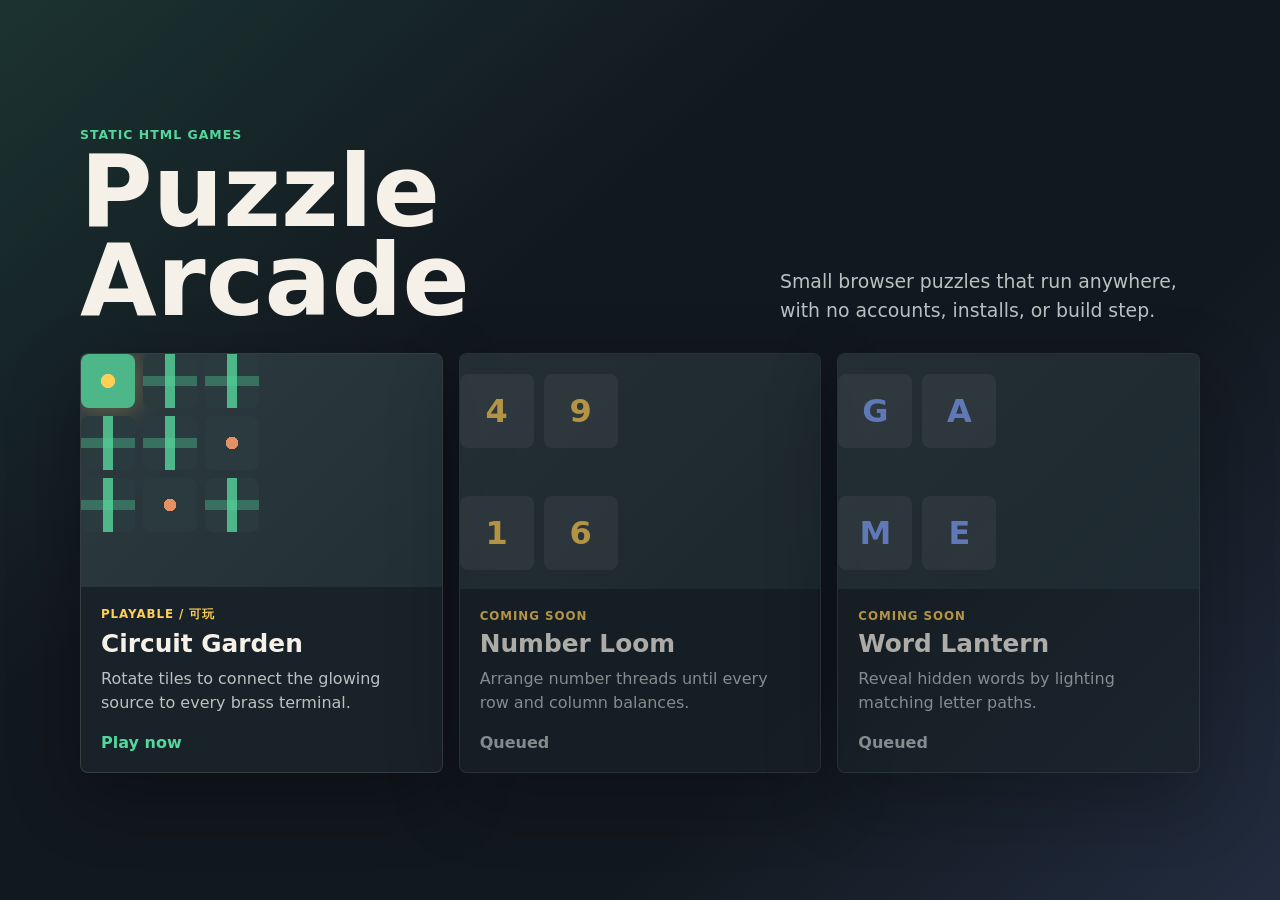
==== index.html @ eea0f111 "Add puzzle arcade home page" ====
<!doctype html>
<html lang="en">
  <head>
    <meta charset="utf-8">
    <meta name="viewport" content="width=device-width, initial-scale=1">
    <meta name="theme-color" content="#12181f">
    <title>Puzzle Arcade</title>
    <link rel="stylesheet" href="home.css">
  </head>
  <body>
    <main class="hub">
      <header class="masthead">
        <div>
          <p class="eyebrow">Static HTML games</p>
          <h1>Puzzle Arcade</h1>
        </div>
        <p class="intro">Small browser puzzles that run anywhere, with no accounts, installs, or build step.</p>
      </header>

      <section class="games" aria-label="Game links">
        <a class="game-card active" href="circuit-garden/" aria-label="Play Circuit Garden">
          <div class="preview circuit-preview" aria-hidden="true">
            <span></span>
            <span></span>
            <span></span>
            <span></span>
            <span></span>
            <span></span>
            <span></span>
            <span></span>
            <span></span>
          </div>
          <div class="card-copy">
            <p class="tag">Playable / 可玩</p>
            <h2>Circuit Garden</h2>
            <p>Rotate tiles to connect the glowing source to every brass terminal.</p>
            <strong>Play now</strong>
          </div>
        </a>

        <article class="game-card locked">
          <div class="preview number-preview" aria-hidden="true">
            <span>4</span>
            <span>9</span>
            <span>1</span>
            <span>6</span>
          </div>
          <div class="card-copy">
            <p class="tag">Coming soon</p>
            <h2>Number Loom</h2>
            <p>Arrange number threads until every row and column balances.</p>
            <strong>Queued</strong>
          </div>
        </article>

        <article class="game-card locked">
          <div class="preview word-preview" aria-hidden="true">
            <span>G</span>
            <span>A</span>
            <span>M</span>
            <span>E</span>
          </div>
          <div class="card-copy">
            <p class="tag">Coming soon</p>
            <h2>Word Lantern</h2>
            <p>Reveal hidden words by lighting matching letter paths.</p>
            <strong>Queued</strong>
          </div>
        </article>
      </section>
    </main>
  </body>
</html>
---- home.css ----
:root {
  color-scheme: dark;
  --ink: #f6f1e8;
  --muted: #b8c3c1;
  --bg: #12181f;
  --panel-2: #223036;
  --line: rgba(246, 241, 232, 0.13);
  --green: #55d69c;
  --gold: #ffcf56;
  --coral: #e58f65;
  --blue: #84a8ff;
  --shadow: rgba(0, 0, 0, 0.32);
}

* {
  box-sizing: border-box;
}

body {
  min-height: 100vh;
  margin: 0;
  font-family: Inter, ui-sans-serif, system-ui, -apple-system, BlinkMacSystemFont, "Segoe UI", sans-serif;
  color: var(--ink);
  background:
    linear-gradient(140deg, rgba(85, 214, 156, 0.14), transparent 34rem),
    linear-gradient(315deg, rgba(132, 168, 255, 0.14), transparent 30rem),
    var(--bg);
}

.hub {
  width: min(1120px, calc(100vw - 28px));
  min-height: 100vh;
  margin: 0 auto;
  padding: clamp(22px, 5vw, 56px) 0;
  display: grid;
  align-content: center;
  gap: 28px;
}

.masthead {
  display: grid;
  grid-template-columns: minmax(0, 1fr) minmax(260px, 420px);
  gap: 24px;
  align-items: end;
}

.eyebrow,
h1,
h2,
p {
  margin: 0;
}

.eyebrow {
  color: var(--green);
  font-size: 0.78rem;
  font-weight: 850;
  letter-spacing: 0.08em;
  text-transform: uppercase;
}

h1 {
  margin-top: 5px;
  font-size: clamp(2.7rem, 8vw, 6.2rem);
  line-height: 0.9;
  letter-spacing: 0;
}

.intro {
  color: var(--muted);
  font-size: clamp(1rem, 2vw, 1.18rem);
  line-height: 1.55;
}

.games {
  display: grid;
  grid-template-columns: repeat(3, minmax(0, 1fr));
  gap: 16px;
}

.game-card {
  min-width: 0;
  min-height: 420px;
  display: grid;
  grid-template-rows: 1fr auto;
  overflow: hidden;
  border: 1px solid var(--line);
  border-radius: 8px;
  background: rgba(27, 37, 43, 0.86);
  box-shadow: 0 24px 70px var(--shadow);
  color: inherit;
  text-decoration: none;
}

.active {
  transition: transform 180ms ease, border-color 180ms ease;
}

.active:hover {
  transform: translateY(-4px);
  border-color: rgba(85, 214, 156, 0.58);
}

.locked {
  opacity: 0.68;
}

.preview {
  min-height: 230px;
  display: grid;
  place-items: center;
  background:
    linear-gradient(135deg, rgba(255, 255, 255, 0.05), transparent),
    var(--panel-2);
}

.circuit-preview {
  grid-template-columns: repeat(3, 54px);
  grid-template-rows: repeat(3, 54px);
  gap: 8px;
}

.circuit-preview span {
  width: 100%;
  height: 100%;
  border-radius: 8px;
  background:
    linear-gradient(90deg, transparent 41%, rgba(85, 214, 156, 0.8) 41% 59%, transparent 59%),
    linear-gradient(0deg, transparent 41%, rgba(85, 214, 156, 0.35) 41% 59%, transparent 59%),
    #2a3a3f;
}

.circuit-preview span:first-child {
  background:
    radial-gradient(circle, var(--gold) 0 18%, transparent 19%),
    linear-gradient(180deg, rgba(85, 214, 156, 0.8) 0 100%),
    #2a3a3f;
  box-shadow: 0 0 28px rgba(255, 207, 86, 0.35);
}

.circuit-preview span:nth-child(6),
.circuit-preview span:nth-child(8) {
  background:
    radial-gradient(circle, var(--coral) 0 16%, transparent 17%),
    #2a3a3f;
}

.number-preview,
.word-preview {
  grid-template-columns: repeat(2, 74px);
  gap: 10px;
}

.number-preview span,
.word-preview span {
  display: grid;
  place-items: center;
  width: 74px;
  aspect-ratio: 1;
  border-radius: 8px;
  background: rgba(246, 241, 232, 0.08);
  color: var(--gold);
  font-size: 2rem;
  font-weight: 900;
}

.word-preview span {
  color: var(--blue);
}

.card-copy {
  padding: 20px;
}

.tag {
  color: var(--gold);
  font-size: 0.74rem;
  font-weight: 900;
  letter-spacing: 0.08em;
  text-transform: uppercase;
}

h2 {
  margin-top: 6px;
  font-size: 1.55rem;
}

.card-copy p:not(.tag) {
  margin-top: 9px;
  color: var(--muted);
  line-height: 1.5;
}

.card-copy strong {
  display: inline-block;
  margin-top: 18px;
  color: var(--green);
}

.locked .card-copy strong {
  color: var(--muted);
}

@media (max-width: 900px) {
  .masthead,
  .games {
    grid-template-columns: 1fr;
  }

  .game-card {
    min-height: 0;
    grid-template-columns: 220px minmax(0, 1fr);
    grid-template-rows: auto;
  }

  .preview {
    min-height: 220px;
  }
}

@media (max-width: 620px) {
  .hub {
    width: min(100vw - 18px, 480px);
  }

  .game-card {
    grid-template-columns: 1fr;
  }

  .preview {
    min-height: 190px;
  }
}
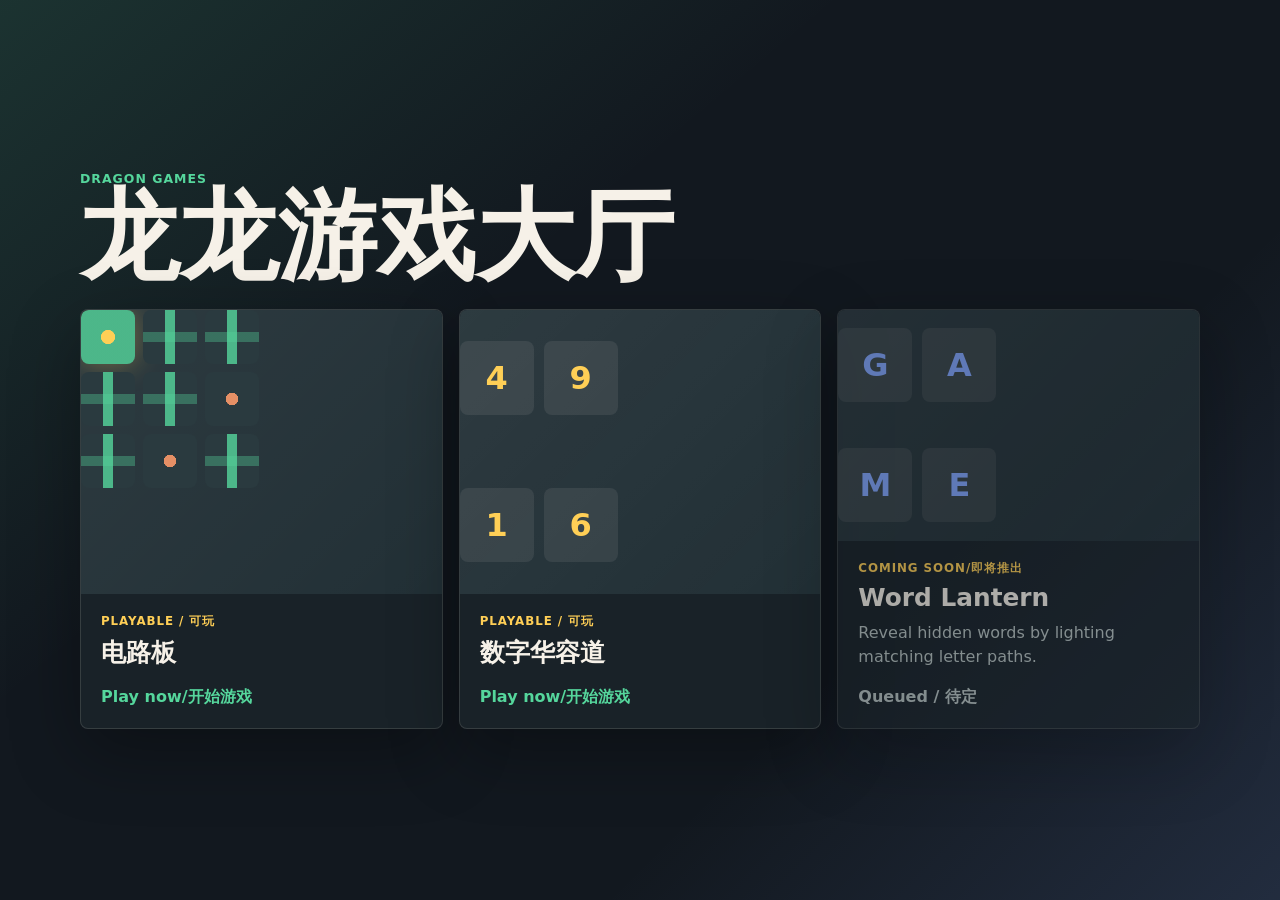
==== commit ec526421: "Add number puzzle game" ====
--- a/index.html
+++ b/index.html
@@ -11,10 +11,9 @@
     <main class="hub">
       <header class="masthead">
         <div>
-          <p class="eyebrow">Static HTML games</p>
-          <h1>Puzzle Arcade</h1>
+          <p class="eyebrow">Dragon games</p>
+          <h1>龙龙游戏大厅</h1>
         </div>
-        <p class="intro">Small browser puzzles that run anywhere, with no accounts, installs, or build step.</p>
       </header>
 
       <section class="games" aria-label="Game links">
@@ -32,13 +31,12 @@
           </div>
           <div class="card-copy">
             <p class="tag">Playable / 可玩</p>
-            <h2>Circuit Garden</h2>
-            <p>Rotate tiles to connect the glowing source to every brass terminal.</p>
-            <strong>Play now</strong>
+            <h2>电路板</h2>
+            <strong>Play now/开始游戏</strong>
           </div>
         </a>
 
-        <article class="game-card locked">
+        <a class="game-card active" href="number-game/" aria-label="Play Number Loom">
           <div class="preview number-preview" aria-hidden="true">
             <span>4</span>
             <span>9</span>
@@ -46,12 +44,11 @@
             <span>6</span>
           </div>
           <div class="card-copy">
-            <p class="tag">Coming soon</p>
-            <h2>Number Loom</h2>
-            <p>Arrange number threads until every row and column balances.</p>
-            <strong>Queued</strong>
+            <p class="tag">Playable / 可玩</p>
+            <h2>数字华容道</h2>
+            <strong>Play now/开始游戏</strong>
           </div>
-        </article>
+        </a>
 
         <article class="game-card locked">
           <div class="preview word-preview" aria-hidden="true">
@@ -61,10 +58,10 @@
             <span>E</span>
           </div>
           <div class="card-copy">
-            <p class="tag">Coming soon</p>
+            <p class="tag">Coming soon/即将推出</p>
             <h2>Word Lantern</h2>
             <p>Reveal hidden words by lighting matching letter paths.</p>
-            <strong>Queued</strong>
+            <strong>Queued / 待定</strong>
           </div>
         </article>
       </section>
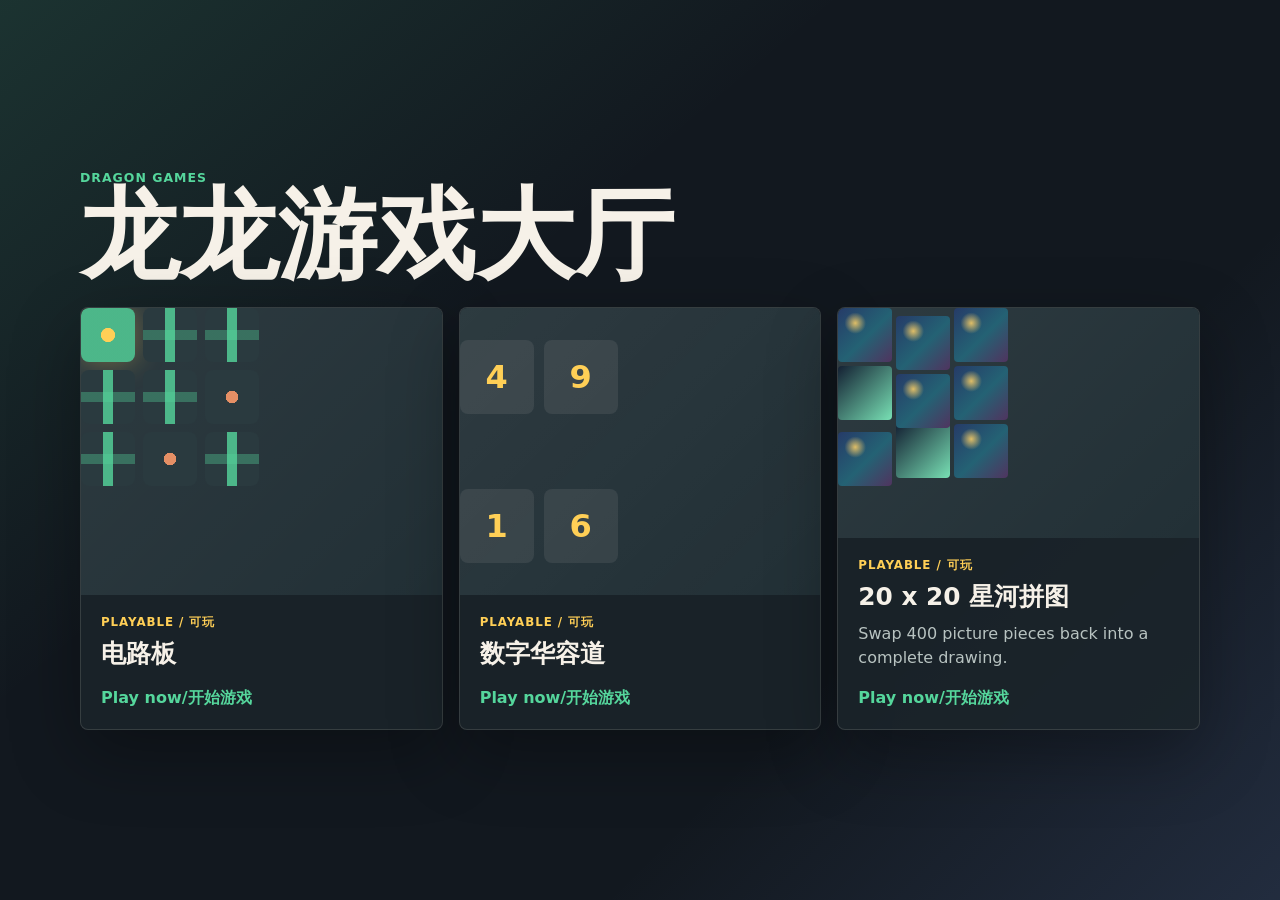
==== commit 07b638e1: "Add 20x20 jigsaw puzzle" ====
--- a/index.html
+++ b/index.html
@@ -50,20 +50,25 @@
           </div>
         </a>
 
-        <article class="game-card locked">
-          <div class="preview word-preview" aria-hidden="true">
-            <span>G</span>
-            <span>A</span>
-            <span>M</span>
-            <span>E</span>
+        <a class="game-card active" href="jigsaw-20/" aria-label="Play 20 x 20 picture puzzle">
+          <div class="preview jigsaw-preview" aria-hidden="true">
+            <span></span>
+            <span></span>
+            <span></span>
+            <span></span>
+            <span></span>
+            <span></span>
+            <span></span>
+            <span></span>
+            <span></span>
           </div>
           <div class="card-copy">
-            <p class="tag">Coming soon/即将推出</p>
-            <h2>Word Lantern</h2>
-            <p>Reveal hidden words by lighting matching letter paths.</p>
-            <strong>Queued / 待定</strong>
+            <p class="tag">Playable / 可玩</p>
+            <h2>20 x 20 星河拼图</h2>
+            <p>Swap 400 picture pieces back into a complete drawing.</p>
+            <strong>Play now/开始游戏</strong>
           </div>
-        </article>
+        </a>
       </section>
     </main>
   </body>
--- a/home.css
+++ b/home.css
@@ -146,9 +146,16 @@
 }
 
 .number-preview,
-.word-preview {
+.word-preview,
+.jigsaw-preview {
   grid-template-columns: repeat(2, 74px);
   gap: 10px;
+}
+
+.jigsaw-preview {
+  grid-template-columns: repeat(3, 54px);
+  grid-template-rows: repeat(3, 54px);
+  gap: 4px;
 }
 
 .number-preview span,
@@ -168,6 +175,27 @@
   color: var(--blue);
 }
 
+.jigsaw-preview span {
+  width: 54px;
+  aspect-ratio: 1;
+  border-radius: 4px;
+  background:
+    radial-gradient(circle at 32% 28%, rgba(255, 209, 102, 0.85), transparent 20%),
+    linear-gradient(135deg, #263b68, #246274 54%, #50345f);
+}
+
+.jigsaw-preview span:nth-child(2),
+.jigsaw-preview span:nth-child(5),
+.jigsaw-preview span:nth-child(7) {
+  transform: translateY(8px);
+}
+
+.jigsaw-preview span:nth-child(4),
+.jigsaw-preview span:nth-child(8) {
+  background:
+    linear-gradient(135deg, #142033, #78e0b4);
+}
+
 .card-copy {
   padding: 20px;
 }
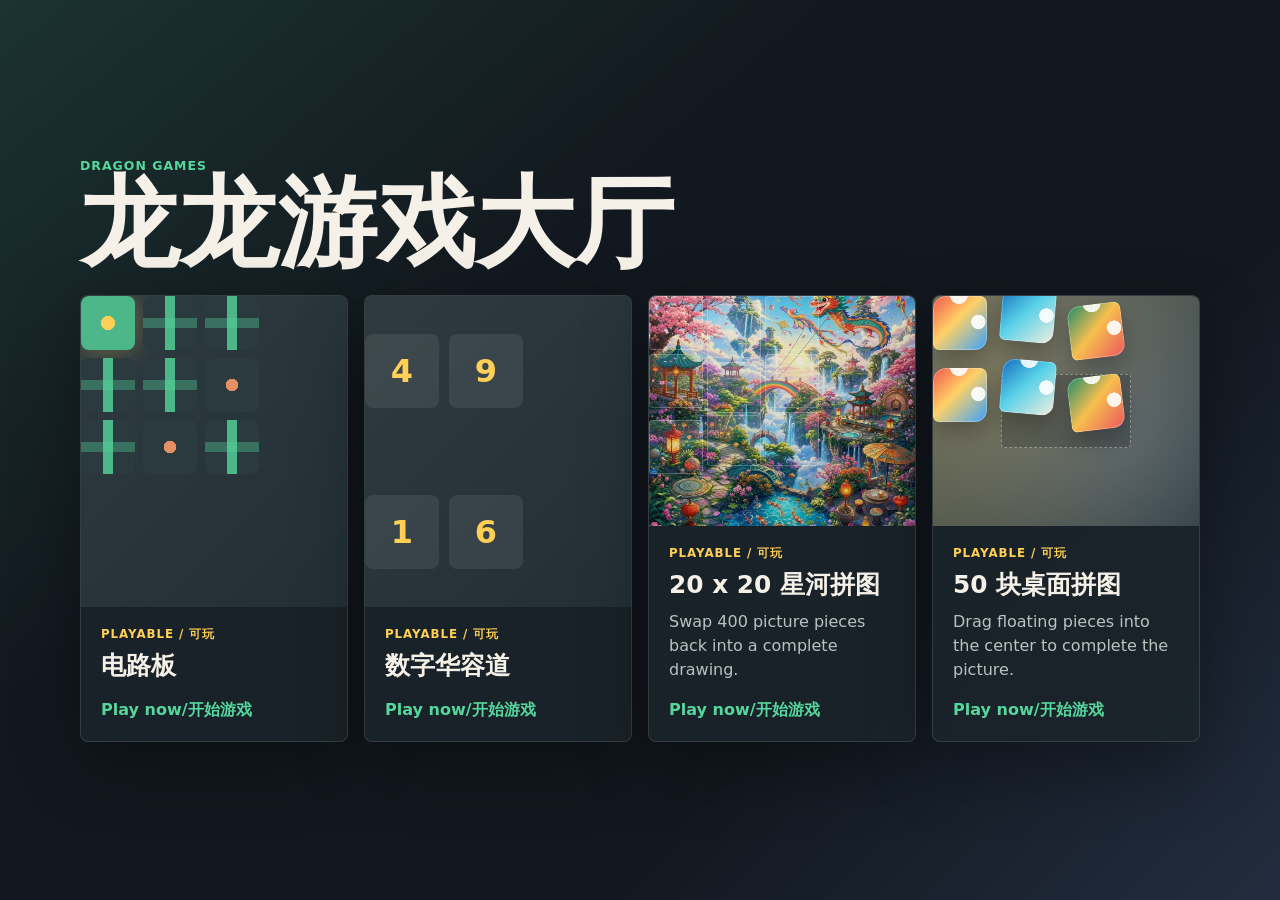
==== commit 92e83e5e: "Add tabletop jigsaw game" ====
--- a/index.html
+++ b/index.html
@@ -69,6 +69,23 @@
             <strong>Play now/开始游戏</strong>
           </div>
         </a>
+
+        <a class="game-card active" href="jigsaw-50/" aria-label="Play 50 piece tabletop jigsaw">
+          <div class="preview tabletop-preview" aria-hidden="true">
+            <span></span>
+            <span></span>
+            <span></span>
+            <span></span>
+            <span></span>
+            <span></span>
+          </div>
+          <div class="card-copy">
+            <p class="tag">Playable / 可玩</p>
+            <h2>50 块桌面拼图</h2>
+            <p>Drag floating pieces into the center to complete the picture.</p>
+            <strong>Play now/开始游戏</strong>
+          </div>
+        </a>
       </section>
     </main>
   </body>
--- a/home.css
+++ b/home.css
@@ -74,7 +74,7 @@
 
 .games {
   display: grid;
-  grid-template-columns: repeat(3, minmax(0, 1fr));
+  grid-template-columns: repeat(auto-fit, minmax(250px, 1fr));
   gap: 16px;
 }
 
@@ -147,7 +147,8 @@
 
 .number-preview,
 .word-preview,
-.jigsaw-preview {
+.jigsaw-preview,
+.tabletop-preview {
   grid-template-columns: repeat(2, 74px);
   gap: 10px;
 }
@@ -156,6 +157,9 @@
   grid-template-columns: repeat(3, 54px);
   grid-template-rows: repeat(3, 54px);
   gap: 4px;
+  background:
+    linear-gradient(rgba(8, 13, 24, 0.08), rgba(8, 13, 24, 0.2)),
+    url("jigsaw-20/puzzle-thumb.webp") center / cover;
 }
 
 .number-preview span,
@@ -180,8 +184,9 @@
   aspect-ratio: 1;
   border-radius: 4px;
   background:
-    radial-gradient(circle at 32% 28%, rgba(255, 209, 102, 0.85), transparent 20%),
-    linear-gradient(135deg, #263b68, #246274 54%, #50345f);
+    linear-gradient(rgba(255, 248, 236, 0.18), rgba(255, 248, 236, 0.04));
+  box-shadow: inset 0 0 0 1px rgba(255, 248, 236, 0.22);
+  backdrop-filter: saturate(1.18);
 }
 
 .jigsaw-preview span:nth-child(2),
@@ -192,8 +197,59 @@
 
 .jigsaw-preview span:nth-child(4),
 .jigsaw-preview span:nth-child(8) {
-  background:
-    linear-gradient(135deg, #142033, #78e0b4);
+  background: linear-gradient(rgba(120, 224, 180, 0.22), rgba(255, 248, 236, 0.04));
+}
+
+.tabletop-preview {
+  position: relative;
+  grid-template-columns: repeat(3, 54px);
+  grid-template-rows: repeat(2, 54px);
+  gap: 18px 14px;
+  background:
+    radial-gradient(circle at 24% 34%, rgba(255, 209, 102, 0.24), transparent 17rem),
+    radial-gradient(circle at 74% 62%, rgba(132, 168, 255, 0.24), transparent 16rem),
+    linear-gradient(135deg, #5b6258, #28332f);
+}
+
+.tabletop-preview::before {
+  content: "";
+  position: absolute;
+  width: 128px;
+  height: 72px;
+  border: 1px dashed rgba(255, 248, 236, 0.38);
+  border-radius: 4px;
+  background: rgba(10, 15, 18, 0.18);
+}
+
+.tabletop-preview span {
+  position: relative;
+  z-index: 1;
+  width: 54px;
+  aspect-ratio: 1;
+  border-radius: 13px 7px 12px 6px;
+  background:
+    radial-gradient(circle at 84% 48%, rgba(255, 255, 255, 0.92) 0 13%, transparent 14%),
+    radial-gradient(circle at 48% -2%, rgba(255, 255, 255, 0.9) 0 14%, transparent 15%),
+    linear-gradient(135deg, #f1564d, #ffd166 44%, #3aa3ff);
+  box-shadow: 0 10px 22px rgba(0, 0, 0, 0.26), inset 0 0 0 1px rgba(255, 255, 255, 0.28);
+}
+
+.tabletop-preview span:nth-child(2),
+.tabletop-preview span:nth-child(5) {
+  background:
+    radial-gradient(circle at 84% 48%, rgba(255, 255, 255, 0.9) 0 13%, transparent 14%),
+    radial-gradient(circle at 48% -2%, rgba(255, 255, 255, 0.88) 0 14%, transparent 15%),
+    linear-gradient(135deg, #176dbe, #57d0e8 45%, #f5efe0);
+  transform: translateY(-8px) rotate(5deg);
+}
+
+.tabletop-preview span:nth-child(3),
+.tabletop-preview span:nth-child(6) {
+  background:
+    radial-gradient(circle at 84% 48%, rgba(255, 255, 255, 0.9) 0 13%, transparent 14%),
+    radial-gradient(circle at 48% -2%, rgba(255, 255, 255, 0.88) 0 14%, transparent 15%),
+    linear-gradient(135deg, #1d8c6a, #f7bf4f 48%, #e9585c);
+  transform: translateY(8px) rotate(-7deg);
 }
 
 .card-copy {
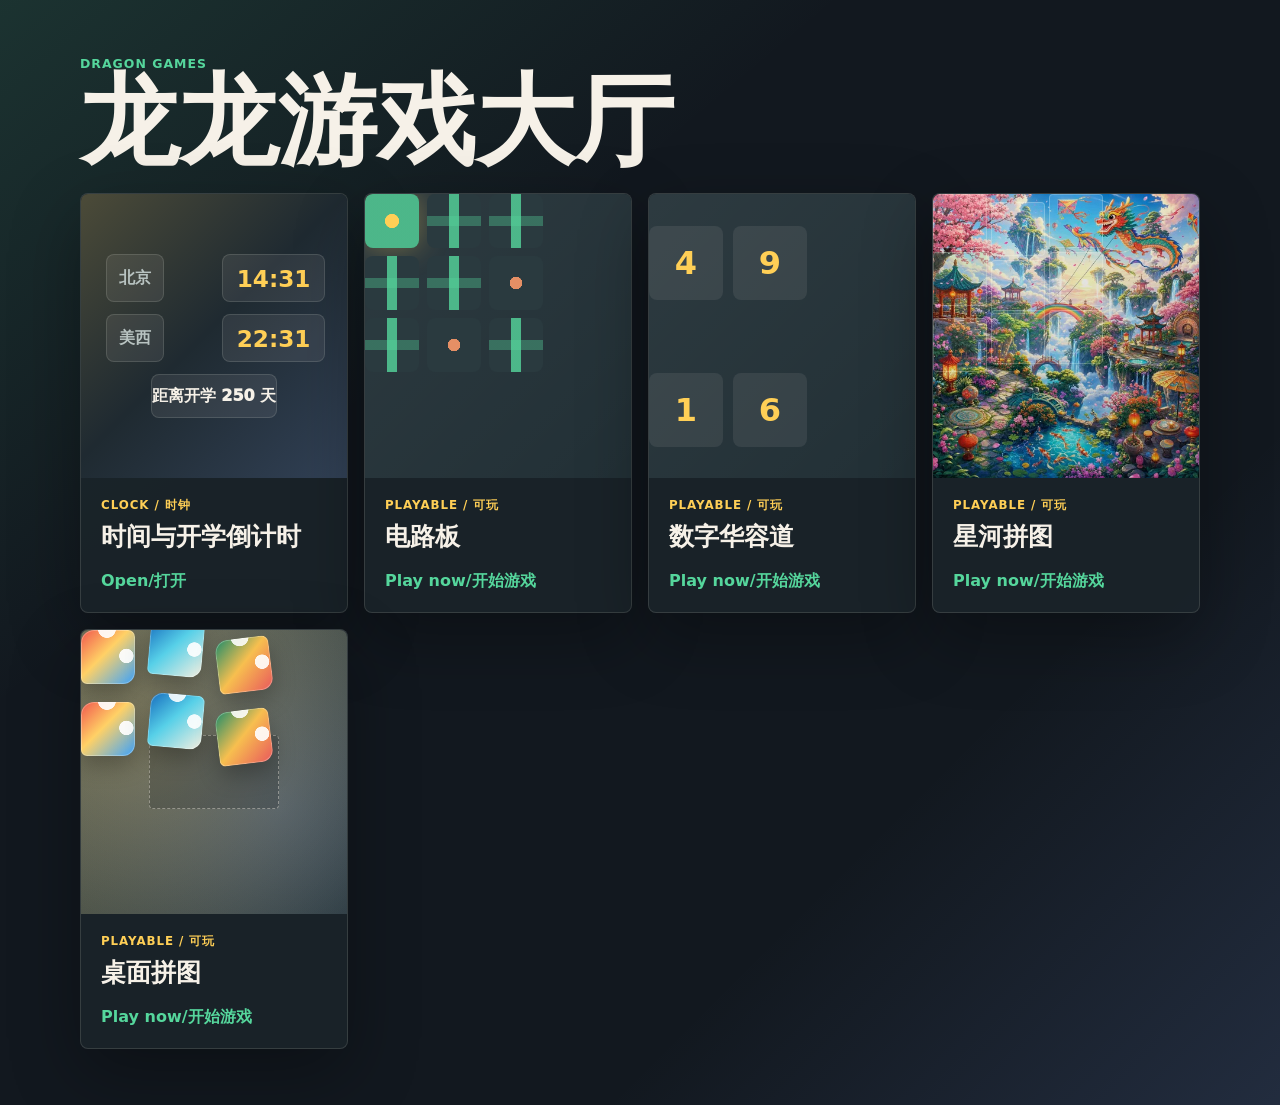
==== commit 4de03178: "time app" ====
--- a/index.html
+++ b/index.html
@@ -17,6 +17,22 @@
       </header>
 
       <section class="games" aria-label="Game links">
+        <a class="game-card active" href="time/" aria-label="Open time and school countdown">
+          <div class="preview time-preview" aria-hidden="true">
+            <span>北京</span>
+            <strong id="homeBeijingTime">00:00</strong>
+            <span>美西</span>
+            <strong id="homeWestTime">00:00</strong>
+            <em id="homeSchoolDays">距离开学 -- 天</em>
+          </div>
+          <div class="card-copy">
+            <p class="tag">Clock / 时钟</p>
+            <h2>时间与开学倒计时</h2>
+            <!-- <p>北京时间、美西时间、距离 8/13 开学的实时倒计时。</p> -->
+            <strong>Open/打开</strong>
+          </div>
+        </a>
+
         <a class="game-card active" href="circuit-garden/" aria-label="Play Circuit Garden">
           <div class="preview circuit-preview" aria-hidden="true">
             <span></span>
@@ -64,8 +80,8 @@
           </div>
           <div class="card-copy">
             <p class="tag">Playable / 可玩</p>
-            <h2>20 x 20 星河拼图</h2>
-            <p>Swap 400 picture pieces back into a complete drawing.</p>
+            <h2>星河拼图</h2>
+            <!-- <p>Swap 400 picture pieces back into a complete drawing.</p> -->
             <strong>Play now/开始游戏</strong>
           </div>
         </a>
@@ -81,12 +97,81 @@
           </div>
           <div class="card-copy">
             <p class="tag">Playable / 可玩</p>
-            <h2>50 块桌面拼图</h2>
-            <p>Drag floating pieces into the center to complete the picture.</p>
+            <h2>桌面拼图</h2>
+            <!-- <p>Drag floating pieces into the center to complete the picture.</p> -->
             <strong>Play now/开始游戏</strong>
           </div>
         </a>
       </section>
     </main>
+
+    <script>
+      const homeClockFormatters = {
+        beijing: new Intl.DateTimeFormat("en-GB", {
+          timeZone: "Asia/Shanghai",
+          hour: "2-digit",
+          minute: "2-digit",
+          hour12: false,
+          hourCycle: "h23"
+        }),
+        west: new Intl.DateTimeFormat("en-GB", {
+          timeZone: "America/Los_Angeles",
+          hour: "2-digit",
+          minute: "2-digit",
+          hour12: false,
+          hourCycle: "h23"
+        })
+      };
+
+      function homeZoneParts(date, timeZone) {
+        const parts = new Intl.DateTimeFormat("en-CA", {
+          timeZone,
+          year: "numeric",
+          month: "2-digit",
+          day: "2-digit",
+          hour: "2-digit",
+          minute: "2-digit",
+          second: "2-digit",
+          hour12: false,
+          hourCycle: "h23"
+        }).formatToParts(date);
+        return Object.fromEntries(parts.filter((part) => part.type !== "literal").map((part) => [part.type, Number(part.value)]));
+      }
+
+      function homeZonedDateTimeToInstant({ year, month, day, hour = 0, minute = 0, second = 0 }, timeZone) {
+        let instant = new Date(Date.UTC(year, month - 1, day, hour, minute, second));
+        for (let i = 0; i < 3; i += 1) {
+          const parts = homeZoneParts(instant, timeZone);
+          const asUtc = Date.UTC(parts.year, parts.month - 1, parts.day, parts.hour, parts.minute, parts.second);
+          const wantedUtc = Date.UTC(year, month - 1, day, hour, minute, second);
+          instant = new Date(instant.getTime() + wantedUtc - asUtc);
+        }
+        return instant;
+      }
+
+      function homeSchoolStart(now) {
+        const zone = "America/Los_Angeles";
+        const parts = homeZoneParts(now, zone);
+        let targetYear = parts.year;
+        let instant = homeZonedDateTimeToInstant({ year: targetYear, month: 8, day: 13 }, zone);
+        if (now >= instant) {
+          targetYear += 1;
+          instant = homeZonedDateTimeToInstant({ year: targetYear, month: 8, day: 13 }, zone);
+        }
+        return instant;
+      }
+
+      function updateHomeClock() {
+        const now = new Date();
+        document.getElementById("homeBeijingTime").textContent = homeClockFormatters.beijing.format(now);
+        document.getElementById("homeWestTime").textContent = homeClockFormatters.west.format(now);
+        const schoolStart = homeSchoolStart(now);
+        const days = Math.max(0, Math.floor((schoolStart.getTime() - now.getTime()) / 86400000));
+        document.getElementById("homeSchoolDays").textContent = `距离开学 ${days} 天`;
+      }
+
+      updateHomeClock();
+      window.setInterval(updateHomeClock, 1000);
+    </script>
   </body>
 </html>
--- a/home.css
+++ b/home.css
@@ -148,7 +148,8 @@
 .number-preview,
 .word-preview,
 .jigsaw-preview,
-.tabletop-preview {
+.tabletop-preview,
+.time-preview {
   grid-template-columns: repeat(2, 74px);
   gap: 10px;
 }
@@ -252,6 +253,48 @@
   transform: translateY(8px) rotate(-7deg);
 }
 
+.time-preview {
+  grid-template-columns: minmax(64px, auto) minmax(92px, auto);
+  gap: 12px;
+  align-content: center;
+  background:
+    linear-gradient(135deg, rgba(255, 207, 86, 0.2), transparent 48%),
+    linear-gradient(315deg, rgba(132, 168, 255, 0.18), transparent 52%),
+    #1f2a31;
+}
+
+.time-preview span,
+.time-preview strong,
+.time-preview em {
+  min-height: 48px;
+  display: grid;
+  place-items: center;
+  border: 1px solid rgba(246, 241, 232, 0.13);
+  border-radius: 8px;
+  background: rgba(246, 241, 232, 0.08);
+}
+
+.time-preview span {
+  padding: 0 12px;
+  color: var(--muted);
+  font-weight: 900;
+}
+
+.time-preview strong {
+  padding: 0 14px;
+  color: var(--gold);
+  font-size: 1.45rem;
+}
+
+.time-preview em {
+  grid-column: 1 / -1;
+  min-height: 44px;
+  color: var(--mint);
+  font-style: normal;
+  font-weight: 950;
+  letter-spacing: 0;
+}
+
 .card-copy {
   padding: 20px;
 }
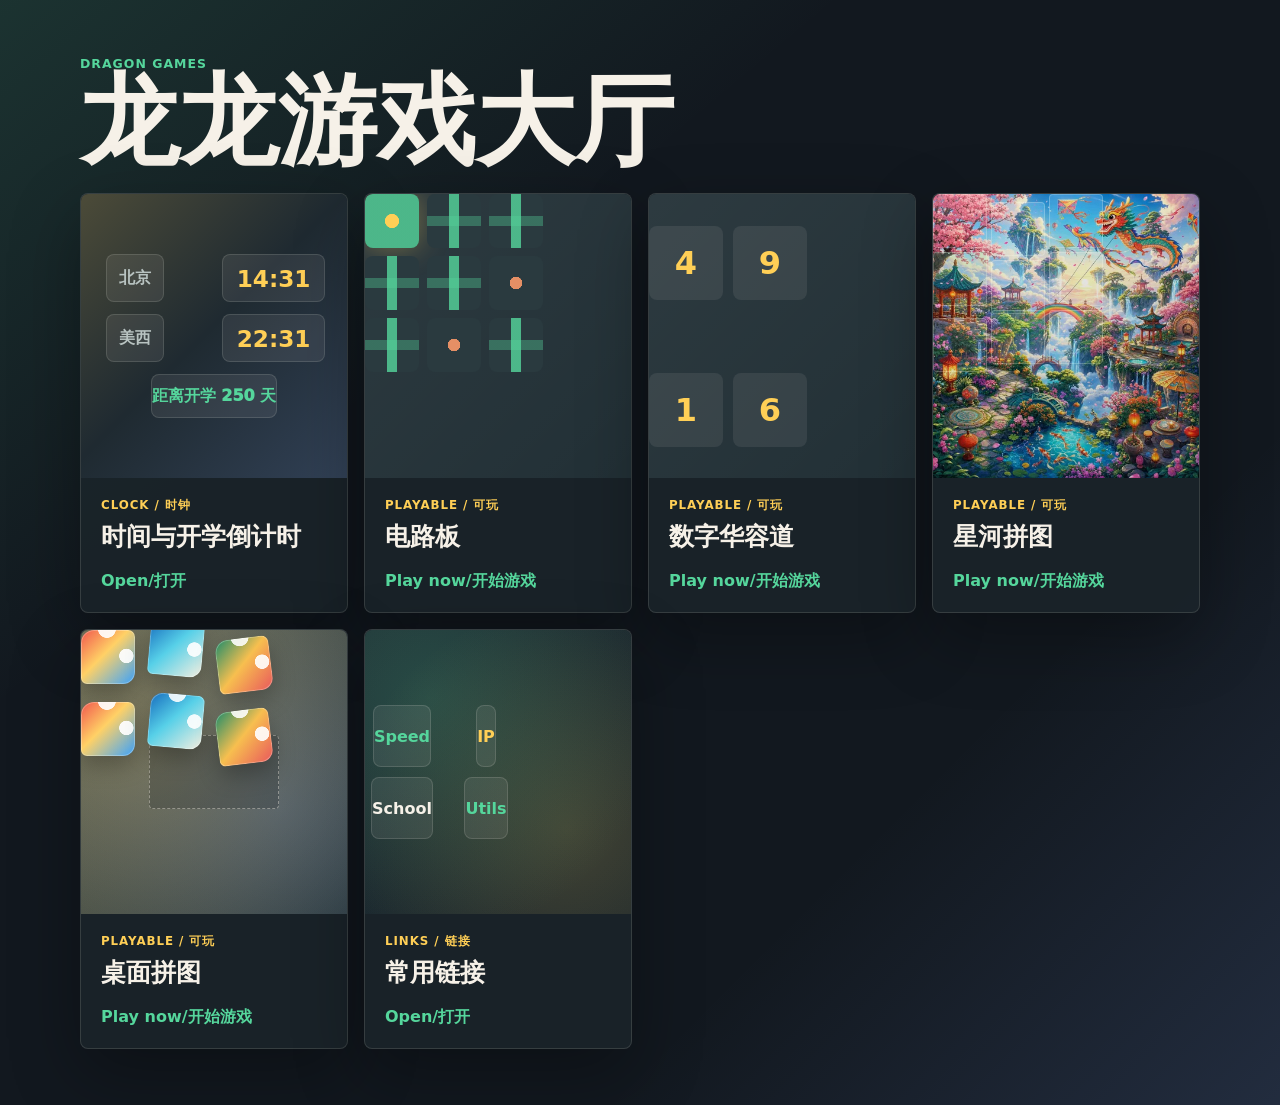
==== commit 89cde9a6: "links" ====
--- a/index.html
+++ b/index.html
@@ -102,6 +102,20 @@
             <strong>Play now/开始游戏</strong>
           </div>
         </a>
+
+        <a class="game-card active" href="utils/school/" aria-label="Open useful school links">
+          <div class="preview links-preview" aria-hidden="true">
+            <span>Speed</span>
+            <span>IP</span>
+            <span>School</span>
+            <span>Utils</span>
+          </div>
+          <div class="card-copy">
+            <p class="tag">Links / 链接</p>
+            <h2>常用链接</h2>
+            <strong>Open/打开</strong>
+          </div>
+        </a>
       </section>
     </main>
 
--- a/home.css
+++ b/home.css
@@ -149,7 +149,8 @@
 .word-preview,
 .jigsaw-preview,
 .tabletop-preview,
-.time-preview {
+.time-preview,
+.links-preview {
   grid-template-columns: repeat(2, 74px);
   gap: 10px;
 }
@@ -289,10 +290,38 @@
 .time-preview em {
   grid-column: 1 / -1;
   min-height: 44px;
-  color: var(--mint);
+  color: var(--green);
   font-style: normal;
   font-weight: 950;
   letter-spacing: 0;
+}
+
+.links-preview {
+  align-content: center;
+  background:
+    radial-gradient(circle at 24% 24%, rgba(85, 214, 156, 0.2), transparent 15rem),
+    radial-gradient(circle at 76% 70%, rgba(255, 207, 86, 0.18), transparent 14rem),
+    linear-gradient(135deg, #1e2a31, #17232b);
+}
+
+.links-preview span {
+  min-height: 62px;
+  display: grid;
+  place-items: center;
+  border: 1px solid rgba(246, 241, 232, 0.14);
+  border-radius: 8px;
+  background: rgba(246, 241, 232, 0.08);
+  color: var(--ink);
+  font-weight: 900;
+}
+
+.links-preview span:nth-child(1),
+.links-preview span:nth-child(4) {
+  color: var(--green);
+}
+
+.links-preview span:nth-child(2) {
+  color: var(--gold);
 }
 
 .card-copy {
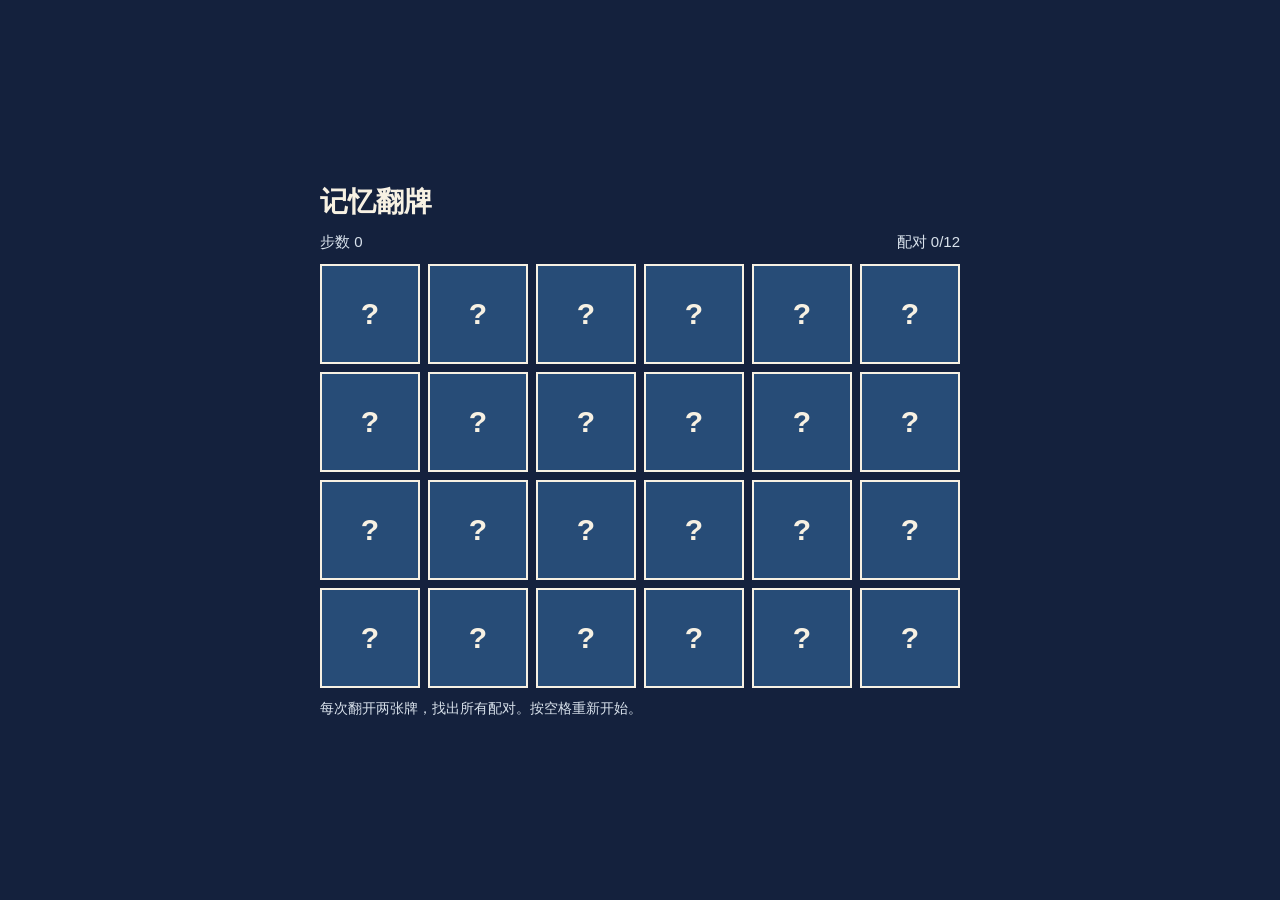
==== commit fb02d4cd: "harder" ====
--- a/index.html
+++ b/index.html
@@ -1,191 +1,192 @@
 <!doctype html>
-<html lang="en">
-  <head>
-    <meta charset="utf-8">
-    <meta name="viewport" content="width=device-width, initial-scale=1">
-    <meta name="theme-color" content="#12181f">
-    <title>Puzzle Arcade</title>
-    <link rel="stylesheet" href="home.css">
-  </head>
-  <body>
-    <main class="hub">
-      <header class="masthead">
-        <div>
-          <p class="eyebrow">Dragon games</p>
-          <h1>龙龙游戏大厅</h1>
-        </div>
-      </header>
+<html lang="zh-CN">
+<head>
+  <meta charset="utf-8">
+  <meta name="viewport" content="width=device-width, initial-scale=1">
+  <title>记忆翻牌</title>
+  <style>
+    * {
+      box-sizing: border-box;
+    }
 
-      <section class="games" aria-label="Game links">
-        <a class="game-card active" href="time/" aria-label="Open time and school countdown">
-          <div class="preview time-preview" aria-hidden="true">
-            <span>北京</span>
-            <strong id="homeBeijingTime">00:00</strong>
-            <span>美西</span>
-            <strong id="homeWestTime">00:00</strong>
-            <em id="homeSchoolDays">距离开学 -- 天</em>
-          </div>
-          <div class="card-copy">
-            <p class="tag">Clock / 时钟</p>
-            <h2>时间与开学倒计时</h2>
-            <!-- <p>北京时间、美西时间、距离 8/13 开学的实时倒计时。</p> -->
-            <strong>Open/打开</strong>
-          </div>
-        </a>
+    body {
+      margin: 0;
+      min-height: 100vh;
+      display: grid;
+      place-items: center;
+      background: #14213d;
+      color: #f7f1e3;
+      font-family: Arial, sans-serif;
+    }
 
-        <a class="game-card active" href="circuit-garden/" aria-label="Play Circuit Garden">
-          <div class="preview circuit-preview" aria-hidden="true">
-            <span></span>
-            <span></span>
-            <span></span>
-            <span></span>
-            <span></span>
-            <span></span>
-            <span></span>
-            <span></span>
-            <span></span>
-          </div>
-          <div class="card-copy">
-            <p class="tag">Playable / 可玩</p>
-            <h2>电路板</h2>
-            <strong>Play now/开始游戏</strong>
-          </div>
-        </a>
+    main {
+      width: min(92vw, 640px);
+    }
 
-        <a class="game-card active" href="number-game/" aria-label="Play Number Loom">
-          <div class="preview number-preview" aria-hidden="true">
-            <span>4</span>
-            <span>9</span>
-            <span>1</span>
-            <span>6</span>
-          </div>
-          <div class="card-copy">
-            <p class="tag">Playable / 可玩</p>
-            <h2>数字华容道</h2>
-            <strong>Play now/开始游戏</strong>
-          </div>
-        </a>
+    h1 {
+      margin: 0 0 12px;
+      font-size: 28px;
+    }
 
-        <a class="game-card active" href="jigsaw-20/" aria-label="Play 20 x 20 picture puzzle">
-          <div class="preview jigsaw-preview" aria-hidden="true">
-            <span></span>
-            <span></span>
-            <span></span>
-            <span></span>
-            <span></span>
-            <span></span>
-            <span></span>
-            <span></span>
-            <span></span>
-          </div>
-          <div class="card-copy">
-            <p class="tag">Playable / 可玩</p>
-            <h2>星河拼图</h2>
-            <!-- <p>Swap 400 picture pieces back into a complete drawing.</p> -->
-            <strong>Play now/开始游戏</strong>
-          </div>
-        </a>
+    .status {
+      display: flex;
+      justify-content: space-between;
+      gap: 12px;
+      margin-bottom: 12px;
+      color: #d9e2ec;
+      font-size: 15px;
+    }
 
-        <a class="game-card active" href="jigsaw-50/" aria-label="Play 50 piece tabletop jigsaw">
-          <div class="preview tabletop-preview" aria-hidden="true">
-            <span></span>
-            <span></span>
-            <span></span>
-            <span></span>
-            <span></span>
-            <span></span>
-          </div>
-          <div class="card-copy">
-            <p class="tag">Playable / 可玩</p>
-            <h2>桌面拼图</h2>
-            <!-- <p>Drag floating pieces into the center to complete the picture.</p> -->
-            <strong>Play now/开始游戏</strong>
-          </div>
-        </a>
+    .board {
+      display: grid;
+      grid-template-columns: repeat(6, 1fr);
+      gap: 8px;
+    }
 
-        <a class="game-card active" href="utils/school/" aria-label="Open useful school links">
-          <div class="preview links-preview" aria-hidden="true">
-            <span>Speed</span>
-            <span>IP</span>
-            <span>School</span>
-            <span>Utils</span>
-          </div>
-          <div class="card-copy">
-            <p class="tag">Links / 链接</p>
-            <h2>常用链接</h2>
-            <strong>Open/打开</strong>
-          </div>
-        </a>
-      </section>
-    </main>
+    button {
+      aspect-ratio: 1;
+      border: 2px solid #f7f1e3;
+      background: #274c77;
+      color: #f7f1e3;
+      font: 700 30px Arial, sans-serif;
+      cursor: pointer;
+    }
 
-    <script>
-      const homeClockFormatters = {
-        beijing: new Intl.DateTimeFormat("en-GB", {
-          timeZone: "Asia/Shanghai",
-          hour: "2-digit",
-          minute: "2-digit",
-          hour12: false,
-          hourCycle: "h23"
-        }),
-        west: new Intl.DateTimeFormat("en-GB", {
-          timeZone: "America/Los_Angeles",
-          hour: "2-digit",
-          minute: "2-digit",
-          hour12: false,
-          hourCycle: "h23"
-        })
-      };
+    button:disabled {
+      cursor: default;
+    }
 
-      function homeZoneParts(date, timeZone) {
-        const parts = new Intl.DateTimeFormat("en-CA", {
-          timeZone,
-          year: "numeric",
-          month: "2-digit",
-          day: "2-digit",
-          hour: "2-digit",
-          minute: "2-digit",
-          second: "2-digit",
-          hour12: false,
-          hourCycle: "h23"
-        }).formatToParts(date);
-        return Object.fromEntries(parts.filter((part) => part.type !== "literal").map((part) => [part.type, Number(part.value)]));
+    button.open,
+    button.matched {
+      background: #fca311;
+      color: #14213d;
+    }
+
+    p {
+      margin: 12px 0 0;
+      color: #d9e2ec;
+      font-size: 14px;
+    }
+  </style>
+</head>
+<body>
+  <main>
+    <h1>记忆翻牌</h1>
+    <div class="status" aria-live="polite">
+      <span id="moves">步数 0</span>
+      <span id="matches">配对 0/12</span>
+    </div>
+    <div id="board" class="board" aria-label="记忆翻牌棋盘"></div>
+    <p>每次翻开两张牌，找出所有配对。按空格重新开始。</p>
+  </main>
+
+  <script>
+    const board = document.getElementById("board");
+    const movesText = document.getElementById("moves");
+    const matchesText = document.getElementById("matches");
+    const symbols = ["A", "B", "C", "D", "E", "F", "G", "H", "J", "K", "L", "M"];
+    let cards = [];
+    let first = null;
+    let second = null;
+    let locked = false;
+    let moves = 0;
+    let matches = 0;
+
+    function shuffle(items) {
+      for (let index = items.length - 1; index > 0; index -= 1) {
+        const swap = Math.floor(Math.random() * (index + 1));
+        [items[index], items[swap]] = [items[swap], items[index]];
       }
 
-      function homeZonedDateTimeToInstant({ year, month, day, hour = 0, minute = 0, second = 0 }, timeZone) {
-        let instant = new Date(Date.UTC(year, month - 1, day, hour, minute, second));
-        for (let i = 0; i < 3; i += 1) {
-          const parts = homeZoneParts(instant, timeZone);
-          const asUtc = Date.UTC(parts.year, parts.month - 1, parts.day, parts.hour, parts.minute, parts.second);
-          const wantedUtc = Date.UTC(year, month - 1, day, hour, minute, second);
-          instant = new Date(instant.getTime() + wantedUtc - asUtc);
-        }
-        return instant;
+      return items;
+    }
+
+    function updateStatus() {
+      movesText.textContent = `步数 ${moves}`;
+      matchesText.textContent = `配对 ${matches}/${symbols.length}`;
+    }
+
+    function draw() {
+      board.innerHTML = "";
+
+      cards.forEach((card, index) => {
+        const button = document.createElement("button");
+        button.type = "button";
+        button.textContent = card.open || card.matched ? card.symbol : "?";
+        button.className = card.matched ? "matched" : card.open ? "open" : "";
+        button.disabled = locked || card.open || card.matched;
+        button.setAttribute("aria-label", card.open || card.matched ? `牌 ${card.symbol}` : "隐藏的牌");
+        button.addEventListener("click", () => flip(index));
+        board.appendChild(button);
+      });
+    }
+
+    function closePair() {
+      cards[first].open = false;
+      cards[second].open = false;
+      first = null;
+      second = null;
+      locked = false;
+      draw();
+    }
+
+    function checkPair() {
+      moves += 1;
+
+      if (cards[first].symbol === cards[second].symbol) {
+        cards[first].matched = true;
+        cards[second].matched = true;
+        first = null;
+        second = null;
+        matches += 1;
+      } else {
+        locked = true;
+        setTimeout(closePair, 700);
       }
 
-      function homeSchoolStart(now) {
-        const zone = "America/Los_Angeles";
-        const parts = homeZoneParts(now, zone);
-        let targetYear = parts.year;
-        let instant = homeZonedDateTimeToInstant({ year: targetYear, month: 8, day: 13 }, zone);
-        if (now >= instant) {
-          targetYear += 1;
-          instant = homeZonedDateTimeToInstant({ year: targetYear, month: 8, day: 13 }, zone);
-        }
-        return instant;
+      updateStatus();
+      draw();
+    }
+
+    function flip(index) {
+      if (locked || cards[index].open || cards[index].matched) {
+        return;
       }
 
-      function updateHomeClock() {
-        const now = new Date();
-        document.getElementById("homeBeijingTime").textContent = homeClockFormatters.beijing.format(now);
-        document.getElementById("homeWestTime").textContent = homeClockFormatters.west.format(now);
-        const schoolStart = homeSchoolStart(now);
-        const days = Math.max(0, Math.floor((schoolStart.getTime() - now.getTime()) / 86400000));
-        document.getElementById("homeSchoolDays").textContent = `距离开学 ${days} 天`;
+      cards[index].open = true;
+
+      if (first === null) {
+        first = index;
+      } else {
+        second = index;
+        checkPair();
       }
 
-      updateHomeClock();
-      window.setInterval(updateHomeClock, 1000);
-    </script>
-  </body>
+      draw();
+    }
+
+    function restart() {
+      cards = shuffle([...symbols, ...symbols]).map((symbol) => ({
+        symbol,
+        open: false,
+        matched: false
+      }));
+      first = null;
+      second = null;
+      locked = false;
+      moves = 0;
+      matches = 0;
+      updateStatus();
+      draw();
+    }
+
+    window.addEventListener("keydown", (event) => {
+      if (event.key === " ") {
+        restart();
+      }
+    });
+
+    restart();
+  </script>
+</body>
 </html>
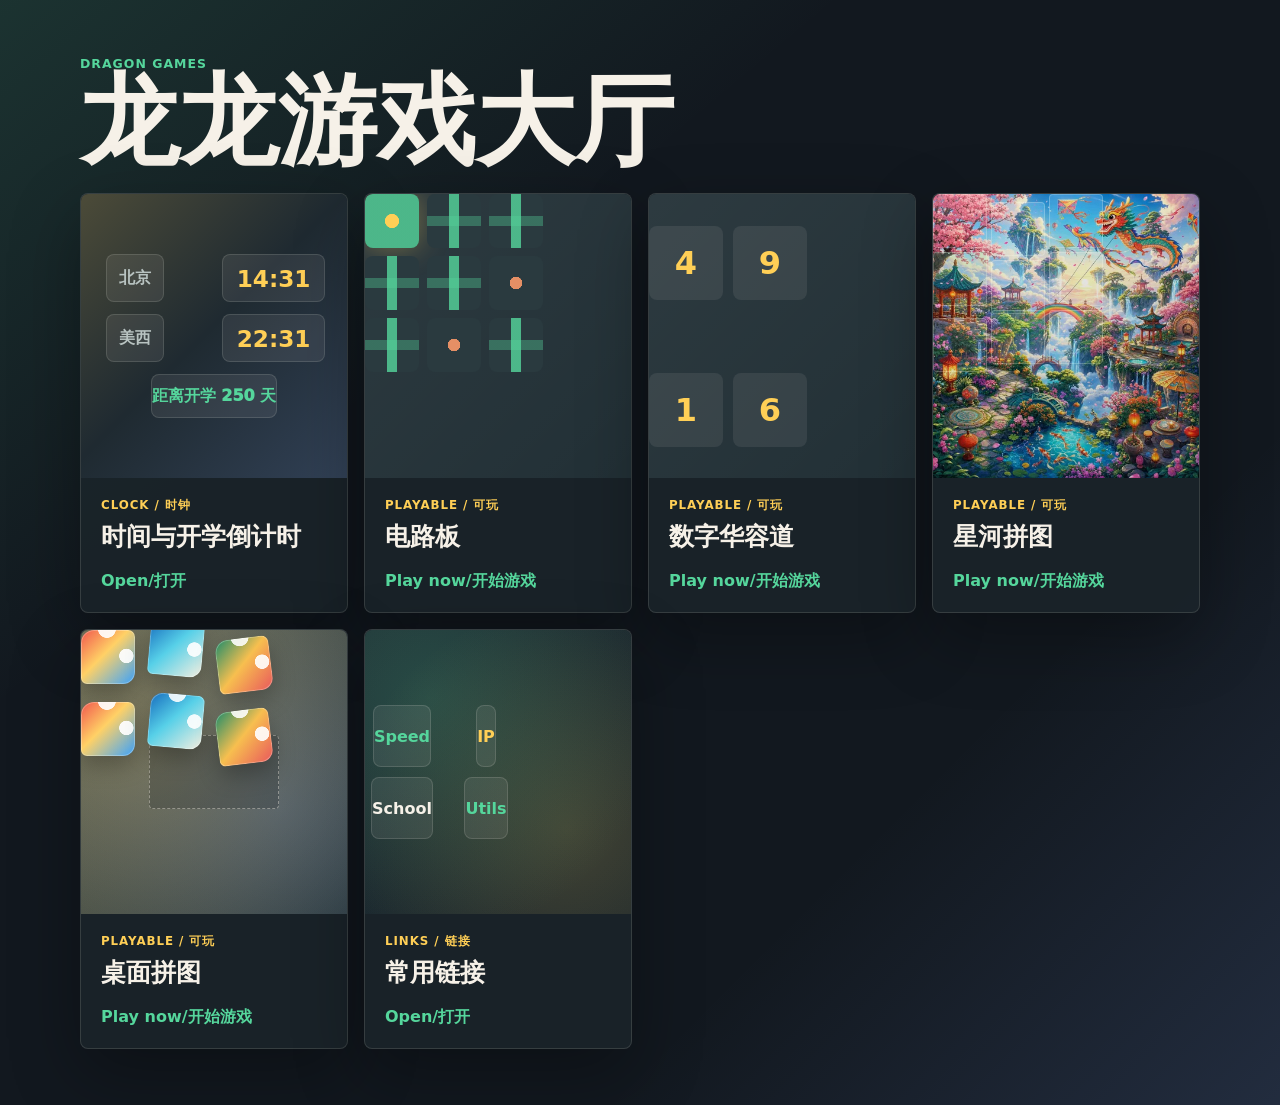
==== commit 4627b59c: "Revert "harder" This reverts commit fb02d4cdd9dfb19e200003d8119a663367b5395c." ====
--- a/index.html
+++ b/index.html
@@ -1,192 +1,191 @@
 <!doctype html>
-<html lang="zh-CN">
-<head>
-  <meta charset="utf-8">
-  <meta name="viewport" content="width=device-width, initial-scale=1">
-  <title>记忆翻牌</title>
-  <style>
-    * {
-      box-sizing: border-box;
-    }
+<html lang="en">
+  <head>
+    <meta charset="utf-8">
+    <meta name="viewport" content="width=device-width, initial-scale=1">
+    <meta name="theme-color" content="#12181f">
+    <title>Puzzle Arcade</title>
+    <link rel="stylesheet" href="home.css">
+  </head>
+  <body>
+    <main class="hub">
+      <header class="masthead">
+        <div>
+          <p class="eyebrow">Dragon games</p>
+          <h1>龙龙游戏大厅</h1>
+        </div>
+      </header>
 
-    body {
-      margin: 0;
-      min-height: 100vh;
-      display: grid;
-      place-items: center;
-      background: #14213d;
-      color: #f7f1e3;
-      font-family: Arial, sans-serif;
-    }
+      <section class="games" aria-label="Game links">
+        <a class="game-card active" href="time/" aria-label="Open time and school countdown">
+          <div class="preview time-preview" aria-hidden="true">
+            <span>北京</span>
+            <strong id="homeBeijingTime">00:00</strong>
+            <span>美西</span>
+            <strong id="homeWestTime">00:00</strong>
+            <em id="homeSchoolDays">距离开学 -- 天</em>
+          </div>
+          <div class="card-copy">
+            <p class="tag">Clock / 时钟</p>
+            <h2>时间与开学倒计时</h2>
+            <!-- <p>北京时间、美西时间、距离 8/13 开学的实时倒计时。</p> -->
+            <strong>Open/打开</strong>
+          </div>
+        </a>
 
-    main {
-      width: min(92vw, 640px);
-    }
+        <a class="game-card active" href="circuit-garden/" aria-label="Play Circuit Garden">
+          <div class="preview circuit-preview" aria-hidden="true">
+            <span></span>
+            <span></span>
+            <span></span>
+            <span></span>
+            <span></span>
+            <span></span>
+            <span></span>
+            <span></span>
+            <span></span>
+          </div>
+          <div class="card-copy">
+            <p class="tag">Playable / 可玩</p>
+            <h2>电路板</h2>
+            <strong>Play now/开始游戏</strong>
+          </div>
+        </a>
 
-    h1 {
-      margin: 0 0 12px;
-      font-size: 28px;
-    }
+        <a class="game-card active" href="number-game/" aria-label="Play Number Loom">
+          <div class="preview number-preview" aria-hidden="true">
+            <span>4</span>
+            <span>9</span>
+            <span>1</span>
+            <span>6</span>
+          </div>
+          <div class="card-copy">
+            <p class="tag">Playable / 可玩</p>
+            <h2>数字华容道</h2>
+            <strong>Play now/开始游戏</strong>
+          </div>
+        </a>
 
-    .status {
-      display: flex;
-      justify-content: space-between;
-      gap: 12px;
-      margin-bottom: 12px;
-      color: #d9e2ec;
-      font-size: 15px;
-    }
+        <a class="game-card active" href="jigsaw-20/" aria-label="Play 20 x 20 picture puzzle">
+          <div class="preview jigsaw-preview" aria-hidden="true">
+            <span></span>
+            <span></span>
+            <span></span>
+            <span></span>
+            <span></span>
+            <span></span>
+            <span></span>
+            <span></span>
+            <span></span>
+          </div>
+          <div class="card-copy">
+            <p class="tag">Playable / 可玩</p>
+            <h2>星河拼图</h2>
+            <!-- <p>Swap 400 picture pieces back into a complete drawing.</p> -->
+            <strong>Play now/开始游戏</strong>
+          </div>
+        </a>
 
-    .board {
-      display: grid;
-      grid-template-columns: repeat(6, 1fr);
-      gap: 8px;
-    }
+        <a class="game-card active" href="jigsaw-50/" aria-label="Play 50 piece tabletop jigsaw">
+          <div class="preview tabletop-preview" aria-hidden="true">
+            <span></span>
+            <span></span>
+            <span></span>
+            <span></span>
+            <span></span>
+            <span></span>
+          </div>
+          <div class="card-copy">
+            <p class="tag">Playable / 可玩</p>
+            <h2>桌面拼图</h2>
+            <!-- <p>Drag floating pieces into the center to complete the picture.</p> -->
+            <strong>Play now/开始游戏</strong>
+          </div>
+        </a>
 
-    button {
-      aspect-ratio: 1;
-      border: 2px solid #f7f1e3;
-      background: #274c77;
-      color: #f7f1e3;
-      font: 700 30px Arial, sans-serif;
-      cursor: pointer;
-    }
+        <a class="game-card active" href="utils/school/" aria-label="Open useful school links">
+          <div class="preview links-preview" aria-hidden="true">
+            <span>Speed</span>
+            <span>IP</span>
+            <span>School</span>
+            <span>Utils</span>
+          </div>
+          <div class="card-copy">
+            <p class="tag">Links / 链接</p>
+            <h2>常用链接</h2>
+            <strong>Open/打开</strong>
+          </div>
+        </a>
+      </section>
+    </main>
 
-    button:disabled {
-      cursor: default;
-    }
+    <script>
+      const homeClockFormatters = {
+        beijing: new Intl.DateTimeFormat("en-GB", {
+          timeZone: "Asia/Shanghai",
+          hour: "2-digit",
+          minute: "2-digit",
+          hour12: false,
+          hourCycle: "h23"
+        }),
+        west: new Intl.DateTimeFormat("en-GB", {
+          timeZone: "America/Los_Angeles",
+          hour: "2-digit",
+          minute: "2-digit",
+          hour12: false,
+          hourCycle: "h23"
+        })
+      };
 
-    button.open,
-    button.matched {
-      background: #fca311;
-      color: #14213d;
-    }
-
-    p {
-      margin: 12px 0 0;
-      color: #d9e2ec;
-      font-size: 14px;
-    }
-  </style>
-</head>
-<body>
-  <main>
-    <h1>记忆翻牌</h1>
-    <div class="status" aria-live="polite">
-      <span id="moves">步数 0</span>
-      <span id="matches">配对 0/12</span>
-    </div>
-    <div id="board" class="board" aria-label="记忆翻牌棋盘"></div>
-    <p>每次翻开两张牌，找出所有配对。按空格重新开始。</p>
-  </main>
-
-  <script>
-    const board = document.getElementById("board");
-    const movesText = document.getElementById("moves");
-    const matchesText = document.getElementById("matches");
-    const symbols = ["A", "B", "C", "D", "E", "F", "G", "H", "J", "K", "L", "M"];
-    let cards = [];
-    let first = null;
-    let second = null;
-    let locked = false;
-    let moves = 0;
-    let matches = 0;
-
-    function shuffle(items) {
-      for (let index = items.length - 1; index > 0; index -= 1) {
-        const swap = Math.floor(Math.random() * (index + 1));
-        [items[index], items[swap]] = [items[swap], items[index]];
+      function homeZoneParts(date, timeZone) {
+        const parts = new Intl.DateTimeFormat("en-CA", {
+          timeZone,
+          year: "numeric",
+          month: "2-digit",
+          day: "2-digit",
+          hour: "2-digit",
+          minute: "2-digit",
+          second: "2-digit",
+          hour12: false,
+          hourCycle: "h23"
+        }).formatToParts(date);
+        return Object.fromEntries(parts.filter((part) => part.type !== "literal").map((part) => [part.type, Number(part.value)]));
       }
 
-      return items;
-    }
-
-    function updateStatus() {
-      movesText.textContent = `步数 ${moves}`;
-      matchesText.textContent = `配对 ${matches}/${symbols.length}`;
-    }
-
-    function draw() {
-      board.innerHTML = "";
-
-      cards.forEach((card, index) => {
-        const button = document.createElement("button");
-        button.type = "button";
-        button.textContent = card.open || card.matched ? card.symbol : "?";
-        button.className = card.matched ? "matched" : card.open ? "open" : "";
-        button.disabled = locked || card.open || card.matched;
-        button.setAttribute("aria-label", card.open || card.matched ? `牌 ${card.symbol}` : "隐藏的牌");
-        button.addEventListener("click", () => flip(index));
-        board.appendChild(button);
-      });
-    }
-
-    function closePair() {
-      cards[first].open = false;
-      cards[second].open = false;
-      first = null;
-      second = null;
-      locked = false;
-      draw();
-    }
-
-    function checkPair() {
-      moves += 1;
-
-      if (cards[first].symbol === cards[second].symbol) {
-        cards[first].matched = true;
-        cards[second].matched = true;
-        first = null;
-        second = null;
-        matches += 1;
-      } else {
-        locked = true;
-        setTimeout(closePair, 700);
+      function homeZonedDateTimeToInstant({ year, month, day, hour = 0, minute = 0, second = 0 }, timeZone) {
+        let instant = new Date(Date.UTC(year, month - 1, day, hour, minute, second));
+        for (let i = 0; i < 3; i += 1) {
+          const parts = homeZoneParts(instant, timeZone);
+          const asUtc = Date.UTC(parts.year, parts.month - 1, parts.day, parts.hour, parts.minute, parts.second);
+          const wantedUtc = Date.UTC(year, month - 1, day, hour, minute, second);
+          instant = new Date(instant.getTime() + wantedUtc - asUtc);
+        }
+        return instant;
       }
 
-      updateStatus();
-      draw();
-    }
-
-    function flip(index) {
-      if (locked || cards[index].open || cards[index].matched) {
-        return;
+      function homeSchoolStart(now) {
+        const zone = "America/Los_Angeles";
+        const parts = homeZoneParts(now, zone);
+        let targetYear = parts.year;
+        let instant = homeZonedDateTimeToInstant({ year: targetYear, month: 8, day: 13 }, zone);
+        if (now >= instant) {
+          targetYear += 1;
+          instant = homeZonedDateTimeToInstant({ year: targetYear, month: 8, day: 13 }, zone);
+        }
+        return instant;
       }
 
-      cards[index].open = true;
-
-      if (first === null) {
-        first = index;
-      } else {
-        second = index;
-        checkPair();
+      function updateHomeClock() {
+        const now = new Date();
+        document.getElementById("homeBeijingTime").textContent = homeClockFormatters.beijing.format(now);
+        document.getElementById("homeWestTime").textContent = homeClockFormatters.west.format(now);
+        const schoolStart = homeSchoolStart(now);
+        const days = Math.max(0, Math.floor((schoolStart.getTime() - now.getTime()) / 86400000));
+        document.getElementById("homeSchoolDays").textContent = `距离开学 ${days} 天`;
       }
 
-      draw();
-    }
-
-    function restart() {
-      cards = shuffle([...symbols, ...symbols]).map((symbol) => ({
-        symbol,
-        open: false,
-        matched: false
-      }));
-      first = null;
-      second = null;
-      locked = false;
-      moves = 0;
-      matches = 0;
-      updateStatus();
-      draw();
-    }
-
-    window.addEventListener("keydown", (event) => {
-      if (event.key === " ") {
-        restart();
-      }
-    });
-
-    restart();
-  </script>
-</body>
+      updateHomeClock();
+      window.setInterval(updateHomeClock, 1000);
+    </script>
+  </body>
 </html>
--- a/home.css
+++ b/home.css
@@ -0,0 +1,389 @@
+:root {
+  color-scheme: dark;
+  --ink: #f6f1e8;
+  --muted: #b8c3c1;
+  --bg: #12181f;
+  --panel-2: #223036;
+  --line: rgba(246, 241, 232, 0.13);
+  --green: #55d69c;
+  --gold: #ffcf56;
+  --coral: #e58f65;
+  --blue: #84a8ff;
+  --shadow: rgba(0, 0, 0, 0.32);
+}
+
+* {
+  box-sizing: border-box;
+}
+
+body {
+  min-height: 100vh;
+  margin: 0;
+  font-family: Inter, ui-sans-serif, system-ui, -apple-system, BlinkMacSystemFont, "Segoe UI", sans-serif;
+  color: var(--ink);
+  background:
+    linear-gradient(140deg, rgba(85, 214, 156, 0.14), transparent 34rem),
+    linear-gradient(315deg, rgba(132, 168, 255, 0.14), transparent 30rem),
+    var(--bg);
+}
+
+.hub {
+  width: min(1120px, calc(100vw - 28px));
+  min-height: 100vh;
+  margin: 0 auto;
+  padding: clamp(22px, 5vw, 56px) 0;
+  display: grid;
+  align-content: center;
+  gap: 28px;
+}
+
+.masthead {
+  display: grid;
+  grid-template-columns: minmax(0, 1fr) minmax(260px, 420px);
+  gap: 24px;
+  align-items: end;
+}
+
+.eyebrow,
+h1,
+h2,
+p {
+  margin: 0;
+}
+
+.eyebrow {
+  color: var(--green);
+  font-size: 0.78rem;
+  font-weight: 850;
+  letter-spacing: 0.08em;
+  text-transform: uppercase;
+}
+
+h1 {
+  margin-top: 5px;
+  font-size: clamp(2.7rem, 8vw, 6.2rem);
+  line-height: 0.9;
+  letter-spacing: 0;
+}
+
+.intro {
+  color: var(--muted);
+  font-size: clamp(1rem, 2vw, 1.18rem);
+  line-height: 1.55;
+}
+
+.games {
+  display: grid;
+  grid-template-columns: repeat(auto-fit, minmax(250px, 1fr));
+  gap: 16px;
+}
+
+.game-card {
+  min-width: 0;
+  min-height: 420px;
+  display: grid;
+  grid-template-rows: 1fr auto;
+  overflow: hidden;
+  border: 1px solid var(--line);
+  border-radius: 8px;
+  background: rgba(27, 37, 43, 0.86);
+  box-shadow: 0 24px 70px var(--shadow);
+  color: inherit;
+  text-decoration: none;
+}
+
+.active {
+  transition: transform 180ms ease, border-color 180ms ease;
+}
+
+.active:hover {
+  transform: translateY(-4px);
+  border-color: rgba(85, 214, 156, 0.58);
+}
+
+.locked {
+  opacity: 0.68;
+}
+
+.preview {
+  min-height: 230px;
+  display: grid;
+  place-items: center;
+  background:
+    linear-gradient(135deg, rgba(255, 255, 255, 0.05), transparent),
+    var(--panel-2);
+}
+
+.circuit-preview {
+  grid-template-columns: repeat(3, 54px);
+  grid-template-rows: repeat(3, 54px);
+  gap: 8px;
+}
+
+.circuit-preview span {
+  width: 100%;
+  height: 100%;
+  border-radius: 8px;
+  background:
+    linear-gradient(90deg, transparent 41%, rgba(85, 214, 156, 0.8) 41% 59%, transparent 59%),
+    linear-gradient(0deg, transparent 41%, rgba(85, 214, 156, 0.35) 41% 59%, transparent 59%),
+    #2a3a3f;
+}
+
+.circuit-preview span:first-child {
+  background:
+    radial-gradient(circle, var(--gold) 0 18%, transparent 19%),
+    linear-gradient(180deg, rgba(85, 214, 156, 0.8) 0 100%),
+    #2a3a3f;
+  box-shadow: 0 0 28px rgba(255, 207, 86, 0.35);
+}
+
+.circuit-preview span:nth-child(6),
+.circuit-preview span:nth-child(8) {
+  background:
+    radial-gradient(circle, var(--coral) 0 16%, transparent 17%),
+    #2a3a3f;
+}
+
+.number-preview,
+.word-preview,
+.jigsaw-preview,
+.tabletop-preview,
+.time-preview,
+.links-preview {
+  grid-template-columns: repeat(2, 74px);
+  gap: 10px;
+}
+
+.jigsaw-preview {
+  grid-template-columns: repeat(3, 54px);
+  grid-template-rows: repeat(3, 54px);
+  gap: 4px;
+  background:
+    linear-gradient(rgba(8, 13, 24, 0.08), rgba(8, 13, 24, 0.2)),
+    url("jigsaw-20/puzzle-thumb.webp") center / cover;
+}
+
+.number-preview span,
+.word-preview span {
+  display: grid;
+  place-items: center;
+  width: 74px;
+  aspect-ratio: 1;
+  border-radius: 8px;
+  background: rgba(246, 241, 232, 0.08);
+  color: var(--gold);
+  font-size: 2rem;
+  font-weight: 900;
+}
+
+.word-preview span {
+  color: var(--blue);
+}
+
+.jigsaw-preview span {
+  width: 54px;
+  aspect-ratio: 1;
+  border-radius: 4px;
+  background:
+    linear-gradient(rgba(255, 248, 236, 0.18), rgba(255, 248, 236, 0.04));
+  box-shadow: inset 0 0 0 1px rgba(255, 248, 236, 0.22);
+  backdrop-filter: saturate(1.18);
+}
+
+.jigsaw-preview span:nth-child(2),
+.jigsaw-preview span:nth-child(5),
+.jigsaw-preview span:nth-child(7) {
+  transform: translateY(8px);
+}
+
+.jigsaw-preview span:nth-child(4),
+.jigsaw-preview span:nth-child(8) {
+  background: linear-gradient(rgba(120, 224, 180, 0.22), rgba(255, 248, 236, 0.04));
+}
+
+.tabletop-preview {
+  position: relative;
+  grid-template-columns: repeat(3, 54px);
+  grid-template-rows: repeat(2, 54px);
+  gap: 18px 14px;
+  background:
+    radial-gradient(circle at 24% 34%, rgba(255, 209, 102, 0.24), transparent 17rem),
+    radial-gradient(circle at 74% 62%, rgba(132, 168, 255, 0.24), transparent 16rem),
+    linear-gradient(135deg, #5b6258, #28332f);
+}
+
+.tabletop-preview::before {
+  content: "";
+  position: absolute;
+  width: 128px;
+  height: 72px;
+  border: 1px dashed rgba(255, 248, 236, 0.38);
+  border-radius: 4px;
+  background: rgba(10, 15, 18, 0.18);
+}
+
+.tabletop-preview span {
+  position: relative;
+  z-index: 1;
+  width: 54px;
+  aspect-ratio: 1;
+  border-radius: 13px 7px 12px 6px;
+  background:
+    radial-gradient(circle at 84% 48%, rgba(255, 255, 255, 0.92) 0 13%, transparent 14%),
+    radial-gradient(circle at 48% -2%, rgba(255, 255, 255, 0.9) 0 14%, transparent 15%),
+    linear-gradient(135deg, #f1564d, #ffd166 44%, #3aa3ff);
+  box-shadow: 0 10px 22px rgba(0, 0, 0, 0.26), inset 0 0 0 1px rgba(255, 255, 255, 0.28);
+}
+
+.tabletop-preview span:nth-child(2),
+.tabletop-preview span:nth-child(5) {
+  background:
+    radial-gradient(circle at 84% 48%, rgba(255, 255, 255, 0.9) 0 13%, transparent 14%),
+    radial-gradient(circle at 48% -2%, rgba(255, 255, 255, 0.88) 0 14%, transparent 15%),
+    linear-gradient(135deg, #176dbe, #57d0e8 45%, #f5efe0);
+  transform: translateY(-8px) rotate(5deg);
+}
+
+.tabletop-preview span:nth-child(3),
+.tabletop-preview span:nth-child(6) {
+  background:
+    radial-gradient(circle at 84% 48%, rgba(255, 255, 255, 0.9) 0 13%, transparent 14%),
+    radial-gradient(circle at 48% -2%, rgba(255, 255, 255, 0.88) 0 14%, transparent 15%),
+    linear-gradient(135deg, #1d8c6a, #f7bf4f 48%, #e9585c);
+  transform: translateY(8px) rotate(-7deg);
+}
+
+.time-preview {
+  grid-template-columns: minmax(64px, auto) minmax(92px, auto);
+  gap: 12px;
+  align-content: center;
+  background:
+    linear-gradient(135deg, rgba(255, 207, 86, 0.2), transparent 48%),
+    linear-gradient(315deg, rgba(132, 168, 255, 0.18), transparent 52%),
+    #1f2a31;
+}
+
+.time-preview span,
+.time-preview strong,
+.time-preview em {
+  min-height: 48px;
+  display: grid;
+  place-items: center;
+  border: 1px solid rgba(246, 241, 232, 0.13);
+  border-radius: 8px;
+  background: rgba(246, 241, 232, 0.08);
+}
+
+.time-preview span {
+  padding: 0 12px;
+  color: var(--muted);
+  font-weight: 900;
+}
+
+.time-preview strong {
+  padding: 0 14px;
+  color: var(--gold);
+  font-size: 1.45rem;
+}
+
+.time-preview em {
+  grid-column: 1 / -1;
+  min-height: 44px;
+  color: var(--green);
+  font-style: normal;
+  font-weight: 950;
+  letter-spacing: 0;
+}
+
+.links-preview {
+  align-content: center;
+  background:
+    radial-gradient(circle at 24% 24%, rgba(85, 214, 156, 0.2), transparent 15rem),
+    radial-gradient(circle at 76% 70%, rgba(255, 207, 86, 0.18), transparent 14rem),
+    linear-gradient(135deg, #1e2a31, #17232b);
+}
+
+.links-preview span {
+  min-height: 62px;
+  display: grid;
+  place-items: center;
+  border: 1px solid rgba(246, 241, 232, 0.14);
+  border-radius: 8px;
+  background: rgba(246, 241, 232, 0.08);
+  color: var(--ink);
+  font-weight: 900;
+}
+
+.links-preview span:nth-child(1),
+.links-preview span:nth-child(4) {
+  color: var(--green);
+}
+
+.links-preview span:nth-child(2) {
+  color: var(--gold);
+}
+
+.card-copy {
+  padding: 20px;
+}
+
+.tag {
+  color: var(--gold);
+  font-size: 0.74rem;
+  font-weight: 900;
+  letter-spacing: 0.08em;
+  text-transform: uppercase;
+}
+
+h2 {
+  margin-top: 6px;
+  font-size: 1.55rem;
+}
+
+.card-copy p:not(.tag) {
+  margin-top: 9px;
+  color: var(--muted);
+  line-height: 1.5;
+}
+
+.card-copy strong {
+  display: inline-block;
+  margin-top: 18px;
+  color: var(--green);
+}
+
+.locked .card-copy strong {
+  color: var(--muted);
+}
+
+@media (max-width: 900px) {
+  .masthead,
+  .games {
+    grid-template-columns: 1fr;
+  }
+
+  .game-card {
+    min-height: 0;
+    grid-template-columns: 220px minmax(0, 1fr);
+    grid-template-rows: auto;
+  }
+
+  .preview {
+    min-height: 220px;
+  }
+}
+
+@media (max-width: 620px) {
+  .hub {
+    width: min(100vw - 18px, 480px);
+  }
+
+  .game-card {
+    grid-template-columns: 1fr;
+  }
+
+  .preview {
+    min-height: 190px;
+  }
+}
